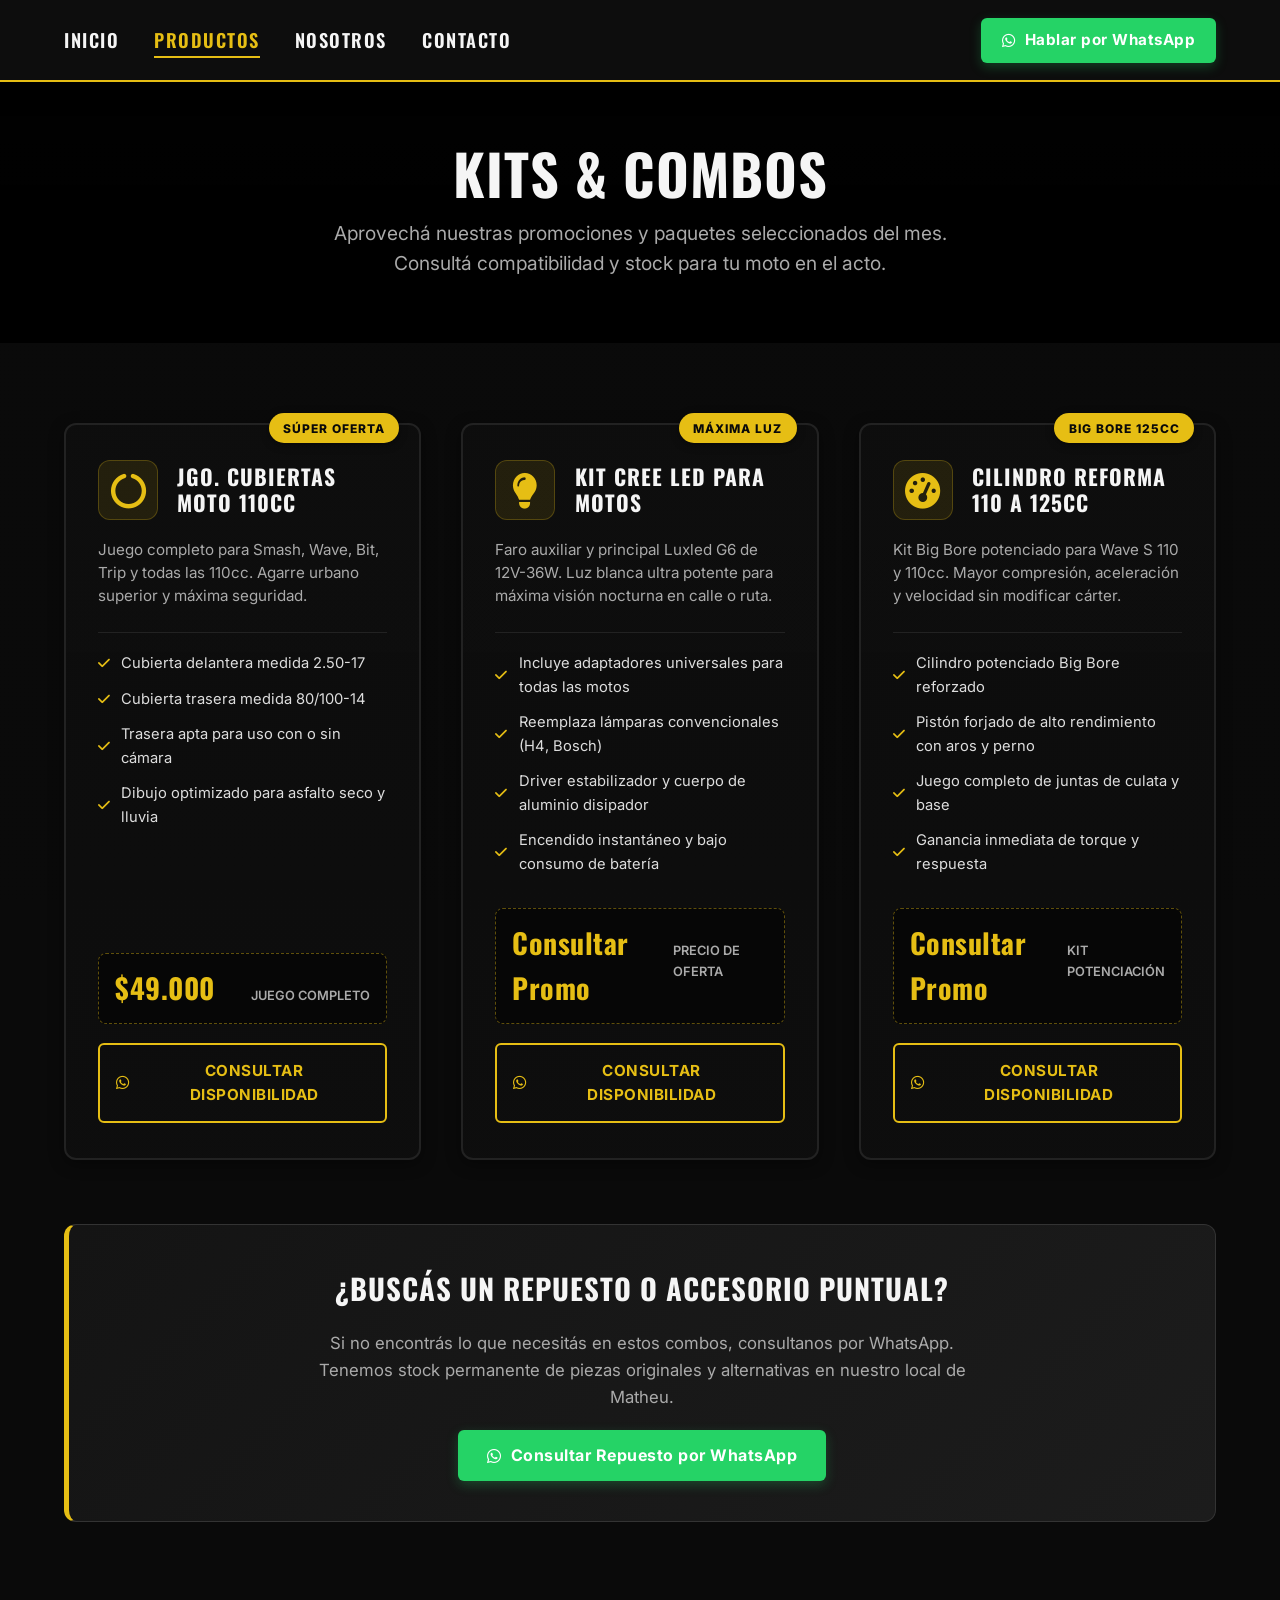
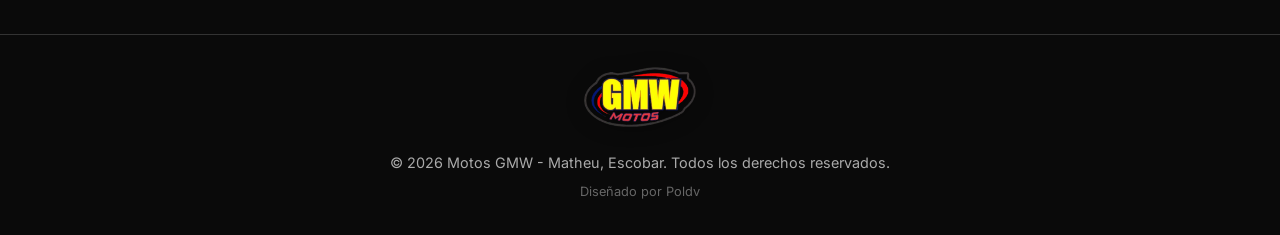
==== productos.html @ c9138421 "Reemplazar logo por version limpia sin fondo de sticker blanco" ====
<!DOCTYPE html>
<html lang="es">
<head>
    <!-- Google tag (gtag.js) -->
    <script async src="https://www.googletagmanager.com/gtag/js?id=G-MT972J924N"></script>
    <script>
      window.dataLayer = window.dataLayer || [];
      function gtag(){dataLayer.push(arguments);}
      gtag('js', new Date());

      gtag('config', 'G-MT972J924N');
    </script>

    <meta charset="UTF-8">
    <meta name="viewport" content="width=device-width, initial-scale=1.0">
    <title>Productos - Motos GMW</title>
    
    <!-- Favicon -->
    <link rel="icon" type="image/png" href="images/logo-gmw-sin-fondo.png?v=1">

    <!-- Open Graph / WhatsApp Preview -->
    <meta property="og:type" content="website">
    <meta property="og:url" content="https://gmwmotos.com/productos.html">
    <meta property="og:title" content="Catálogo de Productos - Motos GMW">
    <meta property="og:description" content="Cascos, indumentaria, aceites y repuestos para motos en Matheu, Escobar.">
    <meta property="og:image" content="https://gmwmotos.com/images/logo-gmw-sin-fondo.png?v=1">

    <!-- Google Fonts -->
    <link rel="preconnect" href="https://fonts.googleapis.com">
    <link rel="preconnect" href="https://fonts.gstatic.com" crossorigin>
    <link href="https://fonts.googleapis.com/css2?family=Inter:wght@400;600&family=Oswald:wght@500;700&display=swap" rel="stylesheet">
    
    <!-- FontAwesome -->
    <link rel="stylesheet" href="https://cdnjs.cloudflare.com/ajax/libs/font-awesome/6.4.0/css/all.min.css">
    
    <!-- Custom CSS -->
    <link rel="stylesheet" href="css/styles.css?v=11">
    <style>
        /* Estilos de Combos / Kits */
        .products-header {
            padding: 8rem 5% 4rem;
            text-align: center;
            background: linear-gradient(rgba(0,0,0,0.85), rgba(0,0,0,0.95)), url('images/hero-bg.jpg') center/cover;
        }
        
        .combos-grid {
            display: grid;
            grid-template-columns: repeat(auto-fit, minmax(320px, 1fr));
            gap: 2.5rem;
            max-width: 1200px;
            margin: 0 auto;
        }

        .combo-card {
            background-color: var(--bg-card);
            border: 2px solid #222;
            border-radius: 12px;
            padding: 2.2rem 2rem;
            display: flex;
            flex-direction: column;
            justify-content: space-between;
            position: relative;
            transition: all 0.3s ease;
            box-shadow: 0 4px 15px rgba(0, 0, 0, 0.4);
        }

        .combo-card:hover {
            transform: translateY(-6px);
            border-color: var(--primary-color);
            box-shadow: 0 10px 25px rgba(230, 190, 20, 0.15);
        }

        .combo-badge {
            position: absolute;
            top: -12px;
            right: 20px;
            background-color: var(--primary-color);
            color: #0a0a0a;
            font-size: 0.75rem;
            font-weight: 800;
            padding: 0.35rem 0.9rem;
            border-radius: 20px;
            letter-spacing: 1px;
            text-transform: uppercase;
            box-shadow: 0 2px 8px rgba(0,0,0,0.4);
        }

        .combo-header {
            display: flex;
            align-items: center;
            gap: 1.2rem;
            margin-bottom: 1.2rem;
        }

        .combo-icon {
            font-size: 2.2rem;
            color: var(--primary-color);
            background: rgba(230, 190, 20, 0.1);
            width: 60px;
            height: 60px;
            display: flex;
            align-items: center;
            justify-content: center;
            border-radius: 12px;
            border: 1px solid rgba(230, 190, 20, 0.25);
            flex-shrink: 0;
        }

        .combo-title {
            font-size: 1.35rem;
            color: var(--text-light);
            font-family: 'Oswald', sans-serif;
            text-transform: uppercase;
            line-height: 1.2;
        }

        .combo-desc {
            color: var(--text-muted);
            font-size: 0.95rem;
            line-height: 1.5;
            margin-bottom: 1.5rem;
        }

        .combo-items {
            list-style: none;
            padding: 0;
            margin-bottom: 2rem;
            display: flex;
            flex-direction: column;
            gap: 0.75rem;
            border-top: 1px solid #222;
            padding-top: 1.2rem;
        }

        .combo-items li {
            font-size: 0.92rem;
            color: #ddd;
            display: flex;
            align-items: center;
            gap: 0.7rem;
        }

        .combo-items li i {
            color: var(--primary-color);
            font-size: 0.85rem;
            flex-shrink: 0;
        }

        .combo-price-row {
            display: flex;
            align-items: baseline;
            justify-content: space-between;
            margin-bottom: 1.2rem;
            padding: 0.75rem 1rem;
            background: rgba(0, 0, 0, 0.5);
            border: 1px dashed rgba(230, 190, 20, 0.4);
            border-radius: 8px;
            backdrop-filter: blur(4px);
        }

        .price-tag {
            font-size: 1.75rem;
            font-weight: 800;
            color: var(--primary-color);
            font-family: 'Oswald', sans-serif;
            letter-spacing: 0.5px;
        }

        .price-note {
            font-size: 0.8rem;
            color: var(--text-muted);
            text-transform: uppercase;
            font-weight: 600;
        }

        /* Fondos temáticos por combo con overlay oscuro */
        .combo-card.bg-cubiertas {
            background: linear-gradient(rgba(14, 14, 14, 0.88), rgba(14, 14, 14, 0.96)), url('images/combos/cubiertas.jpg') center/cover;
        }

        .combo-card.bg-creeled {
            background: linear-gradient(rgba(14, 14, 14, 0.88), rgba(14, 14, 14, 0.96)), url('images/combos/creeled.jpg') center/cover;
        }

        .combo-card.bg-cilindro {
            background: linear-gradient(rgba(14, 14, 14, 0.88), rgba(14, 14, 14, 0.96)), url('images/combos/cilindro.jpg') center/cover;
        }

        .btn-consultar-combo {
            background-color: transparent;
            color: var(--primary-color);
            border: 2px solid var(--primary-color);
            padding: 0.85rem 1rem;
            border-radius: 6px;
            font-weight: 700;
            text-align: center;
            display: flex;
            align-items: center;
            justify-content: center;
            gap: 0.6rem;
            transition: all 0.3s;
            font-size: 0.95rem;
            text-transform: uppercase;
            letter-spacing: 0.5px;
        }

        .btn-consultar-combo:hover {
            background-color: var(--primary-color);
            color: #0a0a0a;
            box-shadow: 0 4px 15px rgba(230, 190, 20, 0.3);
        }

        .custom-order-banner {
            max-width: 1200px;
            margin: 4rem auto 0;
            background: linear-gradient(135deg, #141414 0%, #1c1c1c 100%);
            border: 1px solid #333;
            border-left: 5px solid var(--primary-color);
            border-radius: 12px;
            padding: 2.5rem;
            display: flex;
            flex-direction: column;
            align-items: center;
            text-align: center;
            gap: 1.2rem;
        }
    </style>
</head>
<body>

    <!-- Navegación -->
    <nav class="navbar">
        <ul class="nav-links" id="navLinks">
            <li><a href="index.html">Inicio</a></li>
            <li><a href="productos.html" class="active">Productos</a></li>
            <li><a href="index.html#nosotros">Nosotros</a></li>
            <li><a href="index.html#contacto">Contacto</a></li>
        </ul>
        <div class="nav-actions">
            <a href="https://wa.me/5491167543899" class="btn-whatsapp" target="_blank" rel="noopener">
                <i class="fab fa-whatsapp"></i> <span>Hablar por WhatsApp</span>
            </a>
            <button class="menu-toggle" id="menuToggle" aria-label="Abrir menú">
                <i class="fas fa-bars"></i> <span>Menú</span>
            </button>
        </div>
    </nav>

    <!-- Header de Productos -->
    <header class="products-header">
        <h1 style="font-size: 3.5rem;">KITS & <span>COMBOS</span></h1>
        <p style="color: var(--text-muted); font-size: 1.2rem; max-width: 650px; margin: 0 auto;">Aprovechá nuestras promociones y paquetes seleccionados del mes. Consultá compatibilidad y stock para tu moto en el acto.</p>
    </header>

    <!-- Catálogo de Combos -->
    <section class="section">
        <div class="combos-grid">
            
            <!-- Combo 1 (Cubiertas) -->
            <div class="combo-card bg-cubiertas">
                <span class="combo-badge">SÚPER OFERTA</span>
                <div>
                    <div class="combo-header">
                        <div class="combo-icon"><i class="fas fa-circle-notch"></i></div>
                        <h3 class="combo-title">Jgo. Cubiertas Moto 110cc</h3>
                    </div>
                    <p class="combo-desc">Juego completo para Smash, Wave, Bit, Trip y todas las 110cc. Agarre urbano superior y máxima seguridad.</p>
                    <ul class="combo-items">
                        <li><i class="fas fa-check"></i> Cubierta delantera medida 2.50-17</li>
                        <li><i class="fas fa-check"></i> Cubierta trasera medida 80/100-14</li>
                        <li><i class="fas fa-check"></i> Trasera apta para uso con o sin cámara</li>
                        <li><i class="fas fa-check"></i> Dibujo optimizado para asfalto seco y lluvia</li>
                    </ul>
                </div>
                <div>
                    <div class="combo-price-row">
                        <span class="price-tag">$49.000</span>
                        <span class="price-note">Juego Completo</span>
                    </div>
                    <a href="https://wa.me/5491167543899?text=Hola!%20Quisiera%20consultar%20por%20el%20Jgo.%20de%20Cubiertas%20110cc%20a%20$49.000" target="_blank" class="btn-consultar-combo">
                        <i class="fab fa-whatsapp"></i> Consultar Disponibilidad
                    </a>
                </div>
            </div>

            <!-- Combo 2 (Cree LED) -->
            <div class="combo-card bg-creeled">
                <span class="combo-badge">MÁXIMA LUZ</span>
                <div>
                    <div class="combo-header">
                        <div class="combo-icon"><i class="fas fa-lightbulb"></i></div>
                        <h3 class="combo-title">Kit Cree LED para Motos</h3>
                    </div>
                    <p class="combo-desc">Faro auxiliar y principal Luxled G6 de 12V-36W. Luz blanca ultra potente para máxima visión nocturna en calle o ruta.</p>
                    <ul class="combo-items">
                        <li><i class="fas fa-check"></i> Incluye adaptadores universales para todas las motos</li>
                        <li><i class="fas fa-check"></i> Reemplaza lámparas convencionales (H4, Bosch)</li>
                        <li><i class="fas fa-check"></i> Driver estabilizador y cuerpo de aluminio disipador</li>
                        <li><i class="fas fa-check"></i> Encendido instantáneo y bajo consumo de batería</li>
                    </ul>
                </div>
                <div>
                    <div class="combo-price-row">
                        <span class="price-tag">Consultar Promo</span>
                        <span class="price-note">Precio de Oferta</span>
                    </div>
                    <a href="https://wa.me/5491167543899?text=Hola!%20Quisiera%20consultar%20por%20el%20Kit%20Cree%20LED%20para%20Motos" target="_blank" class="btn-consultar-combo">
                        <i class="fab fa-whatsapp"></i> Consultar Disponibilidad
                    </a>
                </div>
            </div>

            <!-- Combo 3 (Cilindro Reforma) -->
            <div class="combo-card bg-cilindro">
                <span class="combo-badge">BIG BORE 125cc</span>
                <div>
                    <div class="combo-header">
                        <div class="combo-icon"><i class="fas fa-tachometer-alt"></i></div>
                        <h3 class="combo-title">Cilindro Reforma 110 a 125cc</h3>
                    </div>
                    <p class="combo-desc">Kit Big Bore potenciado para Wave S 110 y 110cc. Mayor compresión, aceleración y velocidad sin modificar cárter.</p>
                    <ul class="combo-items">
                        <li><i class="fas fa-check"></i> Cilindro potenciado Big Bore reforzado</li>
                        <li><i class="fas fa-check"></i> Pistón forjado de alto rendimiento con aros y perno</li>
                        <li><i class="fas fa-check"></i> Juego completo de juntas de culata y base</li>
                        <li><i class="fas fa-check"></i> Ganancia inmediata de torque y respuesta</li>
                    </ul>
                </div>
                <div>
                    <div class="combo-price-row">
                        <span class="price-tag">Consultar Promo</span>
                        <span class="price-note">Kit Potenciación</span>
                    </div>
                    <a href="https://wa.me/5491167543899?text=Hola!%20Quisiera%20consultar%20por%20el%20Kit%20Cilindro%20Reforma%20Wave%20S%20110%20a%20125cc" target="_blank" class="btn-consultar-combo">
                        <i class="fab fa-whatsapp"></i> Consultar Disponibilidad
                    </a>
                </div>
            </div>

        </div>

        <!-- Banner de Consulta Personalizada -->
        <div class="custom-order-banner">
            <h3 style="font-size: 1.8rem; color: var(--text-light); font-family: 'Oswald', sans-serif;">¿BUSCÁS UN REPUESTO O ACCESORIO PUNTUAL?</h3>
            <p style="color: var(--text-muted); max-width: 700px; font-size: 1.05rem;">Si no encontrás lo que necesitás en estos combos, consultanos por WhatsApp. Tenemos stock permanente de piezas originales y alternativas en nuestro local de Matheu.</p>
            <a href="https://wa.me/5491167543899?text=Hola!%20Estoy%20buscando%20un%20repuesto%20espec%C3%ADfico" target="_blank" class="btn-whatsapp" style="padding: 0.8rem 1.8rem; font-size: 1rem;">
                <i class="fab fa-whatsapp"></i> Consultar Repuesto por WhatsApp
            </a>
        </div>
    </section>

    <!-- Footer -->
    <footer>
        <div class="logo" style="margin-bottom: 1rem;">
            <img src="images/logo-gmw-sin-fondo.png?v=1" alt="Motos GMW Logo" style="height: 60px;">
        </div>
        <p>&copy; 2026 Motos GMW - Matheu, Escobar. Todos los derechos reservados.</p>
        <p style="margin-top: 0.5rem; font-size: 0.8rem; color: #666;">Diseñado por Poldv</p>
    </footer>

    <script>
        // Menú Hamburguesa Móvil
        const menuToggle = document.getElementById('menuToggle');
        const navLinks = document.getElementById('navLinks');

        if (menuToggle && navLinks) {
            menuToggle.addEventListener('click', () => {
                navLinks.classList.toggle('active');
                const icon = menuToggle.querySelector('i');
                if (navLinks.classList.contains('active')) {
                    icon.classList.replace('fa-bars', 'fa-times');
                } else {
                    icon.classList.replace('fa-times', 'fa-bars');
                }
            });

            // Cerrar menú al tocar cualquier enlace
            navLinks.querySelectorAll('a').forEach(link => {
                link.addEventListener('click', () => {
                    navLinks.classList.remove('active');
                    const icon = menuToggle.querySelector('i');
                    if (icon) icon.classList.replace('fa-times', 'fa-bars');
                });
            });
        }
    </script>
</body>
</html>
---- css/styles.css ----
/* Fuentes Customizadas de DaFont */
@font-face {
    font-family: 'Pirulen';
    src: url('../fonts/pirulen.otf') format('opentype');
}

@font-face {
    font-family: 'Nova Mono';
    src: url('../fonts/novamono.ttf') format('truetype');
}

@font-face {
    font-family: 'Elronet Monospace';
    src: url('../fonts/Elronmonospace.ttf') format('truetype');
}

:root {
    --primary-color: #E6BE14; /* Amarillo más suave y elegante, menos chocante */
    --primary-hover: #E6C200;
    --bg-dark: #0a0a0a;
    --bg-card: #141414;
    --text-light: #f5f5f5;
    --text-muted: #aaa;
    --whatsapp-color: #25D366;
}

* {
    margin: 0;
    padding: 0;
    box-sizing: border-box;
}

body {
    font-family: 'Inter', sans-serif;
    background-color: var(--bg-dark);
    color: var(--text-light);
    line-height: 1.6;
    position: relative;
    min-height: 100vh;
}

/* Fondo de Taller en todo el Scroll (Efecto Parallax sutil con la foto de IA) */
body::before {
    content: '';
    position: fixed;
    top: 0;
    left: 0;
    width: 100%;
    height: 100%;
    background: 
        radial-gradient(circle at 50% 50%, rgba(10, 10, 10, 0.88) 0%, rgba(10, 10, 10, 0.95) 100%),
        linear-gradient(rgba(10, 10, 10, 0.90), rgba(10, 10, 10, 0.95)),
        url('../images/hero-bg.jpg') center center / cover no-repeat;
    z-index: -1;
    pointer-events: none;
}

h1, h2, h3, h4 {
    font-family: 'Oswald', sans-serif;
    text-transform: uppercase;
    letter-spacing: 1px;
}

a {
    text-decoration: none;
    color: inherit;
}

/* Navbar */
.navbar {
    display: flex;
    justify-content: space-between;
    align-items: center;
    padding: 1.1rem 5%;
    background-color: rgba(14, 14, 14, 0.96);
    backdrop-filter: blur(10px);
    -webkit-backdrop-filter: blur(10px);
    position: fixed;
    width: 100%;
    top: 0;
    z-index: 1000;
    border-bottom: 2px solid var(--primary-color);
    box-shadow: 0 4px 20px rgba(0, 0, 0, 0.6);
}

footer .logo img {
    height: 60px;
    max-width: 180px;
    object-fit: contain;
    object-position: center;
    filter: drop-shadow(0 2px 8px rgba(0,0,0,0.5));
}

.nav-links {
    display: flex;
    align-items: center;
    gap: 2.2rem;
    list-style: none;
    margin: 0;
    padding: 0;
}

.nav-links a {
    font-weight: 600;
    font-size: 1.15rem;
    transition: color 0.25s ease, transform 0.2s ease;
    font-family: 'Oswald', sans-serif;
    text-transform: uppercase;
    letter-spacing: 1.5px;
    position: relative;
    padding: 0.35rem 0;
}

.nav-links a:hover,
.nav-links a.active {
    color: var(--primary-color);
}

.nav-links a::after {
    content: '';
    position: absolute;
    bottom: 0;
    left: 0;
    width: 0%;
    height: 2px;
    background-color: var(--primary-color);
    transition: width 0.25s ease;
}

.nav-links a:hover::after,
.nav-links a.active::after {
    width: 100%;
}

.nav-actions {
    display: flex;
    align-items: center;
    gap: 1.2rem;
}

.menu-toggle {
    display: none;
    background: transparent;
    border: none;
    color: var(--primary-color);
    font-size: 1.6rem;
    cursor: pointer;
    transition: transform 0.2s, color 0.2s;
    padding: 0.2rem 0.5rem;
}

.menu-toggle:hover {
    transform: scale(1.08);
    color: #fff;
}

.btn-whatsapp {
    background-color: var(--whatsapp-color);
    color: #fff;
    padding: 0.65rem 1.3rem;
    border-radius: 6px;
    font-weight: 700;
    display: inline-flex;
    align-items: center;
    gap: 0.6rem;
    transition: all 0.25s ease;
    font-size: 0.95rem;
    letter-spacing: 0.5px;
    box-shadow: 0 4px 12px rgba(37, 211, 102, 0.25);
}

.btn-whatsapp:hover {
    background-color: #1eb852;
    transform: translateY(-2px);
    box-shadow: 0 6px 16px rgba(37, 211, 102, 0.4);
}

/* Carousel Wrapper & Flechas Interactivas */
.carousel-wrapper {
    position: relative;
    max-width: 1250px;
    margin: 0 auto;
    display: flex;
    align-items: center;
}

.carousel-arrow {
    position: absolute;
    top: 50%;
    transform: translateY(-50%);
    width: 44px;
    height: 44px;
    border-radius: 50%;
    background-color: #121212;
    border: 2px solid var(--primary-color);
    color: var(--primary-color);
    font-size: 1.1rem;
    display: flex;
    justify-content: center;
    align-items: center;
    cursor: pointer;
    z-index: 50;
    transition: all 0.3s ease;
    box-shadow: 0 4px 15px rgba(0, 0, 0, 0.7);
    outline: none;
    user-select: none;
    -webkit-user-select: none;
}

.carousel-arrow:hover {
    background-color: var(--primary-color);
    color: #121212;
    box-shadow: 0 0 15px rgba(230, 190, 20, 0.8);
    transform: translateY(-50%) scale(1.12);
}

.carousel-arrow.prev {
    left: 8px;
}

.carousel-arrow.next {
    right: 8px;
}

/* ===================================================
   HERO SECTION (2 COLUMNAS: TEXTO + FACHADA REAL)
   =================================================== */
.hero {
    min-height: 90vh;
    display: flex;
    justify-content: center;
    align-items: center;
    padding: 100px 5% 50px;
    margin-top: 60px; /* Offset for navbar */
    position: relative;
    background: 
        radial-gradient(ellipse at 75% 50%, rgba(230, 190, 20, 0.08) 0%, transparent 60%),
        linear-gradient(to bottom, rgba(10, 10, 10, 0.8) 0%, rgba(10, 10, 10, 0.5) 50%, rgba(10, 10, 10, 0.95) 100%);
}

.hero-container {
    max-width: 1250px;
    width: 100%;
    margin: 0 auto;
    display: grid;
    grid-template-columns: 1.15fr 0.85fr;
    gap: 3.5rem;
    align-items: center;
}

.hero-content {
    display: flex;
    flex-direction: column;
    align-items: flex-start;
    text-align: left;
}

.hero-logo-img {
    max-width: 270px;
    margin-bottom: 0.8rem;
    filter: drop-shadow(0px 8px 25px rgba(0,0,0,0.95));
}

.hero h1 {
    font-size: 3.6rem;
    line-height: 1.1;
    margin-bottom: 1.2rem;
    text-shadow: 0 4px 20px rgba(0,0,0,0.95), 0 2px 4px rgba(0,0,0,0.9);
    font-family: 'nova mono', sans-serif;
}

.hero h1 span {
    color: var(--primary-color);
    text-shadow: 0 0 25px rgba(230, 190, 20, 0.6), 0 4px 15px rgba(0,0,0,0.95);
}

.hero p {
    font-size: 1.2rem;
    margin-bottom: 2rem;
    max-width: 580px;
    color: #e0e0e0;
    text-shadow: 0 2px 10px rgba(0,0,0,0.9);
    font-weight: 400;
}

.hero-actions {
    display: flex;
    gap: 1.2rem;
    flex-wrap: wrap;
    align-items: center;
    margin-bottom: 2rem;
}

.btn-primary {
    background-color: transparent;
    border: 2px solid var(--primary-color);
    color: var(--primary-color);
    padding: 0.8rem 1.8rem;
    font-size: 1rem;
    font-weight: 700;
    border-radius: 5px;
    font-family: 'Oswald', sans-serif;
    transition: all 0.3s ease;
    letter-spacing: 1.5px;
    display: inline-flex;
    align-items: center;
    gap: 8px;
    text-transform: uppercase;
}

.btn-primary:hover {
    background-color: var(--primary-color);
    color: #121212;
    box-shadow: 0 0 20px rgba(230, 190, 20, 0.6);
    transform: translateY(-2px);
}

.hero-badges {
    display: flex;
    gap: 1rem;
    flex-wrap: wrap;
}

.hero-badge {
    background: rgba(255, 255, 255, 0.08);
    border: 1px solid rgba(255, 255, 255, 0.15);
    padding: 0.4rem 0.9rem;
    border-radius: 50px;
    font-size: 0.85rem;
    color: #ddd;
    display: inline-flex;
    align-items: center;
    gap: 6px;
    backdrop-filter: blur(4px);
}

.hero-badge i {
    color: var(--primary-color);
}

/* Card Fachada Real del Local (Nítida, completa y sin zoom) */
.hero-image-card {
    position: relative;
    background: #141414;
    border: 2px solid var(--primary-color);
    border-radius: 16px;
    padding: 10px;
    box-shadow: 0 15px 40px rgba(0, 0, 0, 0.8), 0 0 30px rgba(230, 190, 20, 0.18);
    transition: transform 0.3s ease, box-shadow 0.3s ease;
    max-width: 440px;
    margin: 0 auto;
    overflow: hidden;
}

.hero-image-card:hover {
    transform: translateY(-5px);
    box-shadow: 0 20px 50px rgba(0, 0, 0, 0.9), 0 0 40px rgba(230, 190, 20, 0.35);
}

.hero-image-badge {
    position: absolute;
    top: 20px;
    left: 20px;
    background: rgba(18, 18, 18, 0.92);
    border: 1px solid var(--primary-color);
    color: var(--primary-color);
    font-family: 'Oswald', sans-serif;
    font-size: 0.85rem;
    letter-spacing: 1px;
    padding: 0.35rem 0.8rem;
    border-radius: 20px;
    display: flex;
    align-items: center;
    gap: 6px;
    z-index: 2;
    box-shadow: 0 4px 15px rgba(0,0,0,0.6);
}

.hero-store-img {
    width: 100%;
    height: auto;
    max-height: 520px;
    object-fit: contain;
    border-radius: 10px;
    display: block;
}

.hero-image-footer {
    display: flex;
    justify-content: space-between;
    align-items: center;
    padding: 0.7rem 0.6rem 0.2rem;
    font-size: 0.9rem;
    color: #bbb;
    font-family: 'Oswald', sans-serif;
    letter-spacing: 0.5px;
}

.open-pill {
    color: var(--whatsapp-color);
    display: flex;
    align-items: center;
    gap: 5px;
    font-weight: 600;
}

/* ===================================================
   SECCIÓN: MARCAS (CARRUSEL INFINITO - ESTILO ALMACENPH)
   =================================================== */
.brands-section {
    padding: 3rem 0;
    background: rgba(12, 12, 12, 0.75);
    backdrop-filter: blur(8px);
    -webkit-backdrop-filter: blur(8px);
    border-top: 1px solid rgba(230, 190, 20, 0.25);
    border-bottom: 1px solid rgba(255, 255, 255, 0.05);
    overflow: hidden;
    position: relative;
}

.brands-section h2 {
    text-align: center;
    margin-bottom: 1.8rem;
    font-size: 2.8rem;
    color: var(--text-muted);
    font-family: 'nova mono', sans-serif;
}

.brands-section h2 span {
    color: var(--primary-color);
}

.brands-marquee-container {
    width: 100%;
    overflow: hidden;
    position: relative;
    padding: 0.8rem 0;
    mask-image: linear-gradient(to right, transparent 0%, black 8%, black 92%, transparent 100%);
    -webkit-mask-image: linear-gradient(to right, transparent 0%, black 8%, black 92%, transparent 100%);
}

.brands-track {
    display: flex;
    gap: 1.5rem;
    width: max-content;
    animation: scrollBrands 32s linear infinite;
    align-items: center;
}

.brands-track:hover,
.brands-track:active {
    animation-play-state: paused;
}

.brand-item {
    background: #ffffff;
    border: 1px solid rgba(255, 255, 255, 0.9);
    border-radius: 14px;
    height: 84px;
    min-width: 165px;
    padding: 10px 22px;
    display: flex;
    align-items: center;
    justify-content: center;
    box-shadow: 0 4px 15px rgba(0, 0, 0, 0.4);
    transition: transform 0.25s ease, box-shadow 0.25s ease, border-color 0.25s ease;
    user-select: none;
    -webkit-user-select: none;
    flex-shrink: 0;
}

.brand-item:hover {
    transform: translateY(-4px) scale(1.05);
    box-shadow: 0 8px 25px rgba(230, 190, 20, 0.45);
    border-color: var(--primary-color);
}

.brand-item img {
    max-height: 50px;
    max-width: 120px;
    width: auto;
    height: auto;
    object-fit: contain;
    transition: transform 0.25s ease;
}

.brand-item:hover img {
    transform: scale(1.06);
}

@keyframes scrollBrands {
    0% {
        transform: translateX(0);
    }
    100% {
        transform: translateX(calc(-50% - 0.75rem));
    }
}

/* Sections General */
.section {
    padding: 5rem 5%;
}

.section-title {
    font-size: 3.8rem;
    margin-bottom: 2rem;
    text-align: center;
    font-family: 'nova mono', sans-serif;
}

.section-title span {
    color: var(--primary-color);
}

/* Opiniones / Testimonials */
.reviews-grid {
    display: flex;
    overflow-x: auto;
    gap: 2rem;
    padding: 1rem 0 2rem 0;
    margin: 0 auto;
    scroll-behavior: smooth;
    -webkit-overflow-scrolling: touch;
    -ms-overflow-style: none;
    scrollbar-width: none;
    cursor: grab;
}

.reviews-grid::-webkit-scrollbar {
    display: none;
}

.reviews-grid:active {
    cursor: grabbing;
}

.review-card-img {
    background-color: #fff;
    border-radius: 8px;
    border: 2px solid var(--primary-color);
    box-shadow: 0 4px 15px rgba(230, 190, 20, 0.15);
    transition: transform 0.3s;
    min-width: 300px;
    max-width: 350px;
    flex-shrink: 0; /* Ensures the cards don't shrink inside the flex container */
    object-fit: contain; /* Keeps the screenshot aspect ratio perfect */
    padding: 0; /* Removing padding so the image goes edge to edge */
}

.review-card-img:hover {
    transform: translateY(-5px);
}

/* About Us */
.bg-dark {
    background: rgba(14, 14, 14, 0.7);
    backdrop-filter: blur(8px);
    -webkit-backdrop-filter: blur(8px);
    border-top: 1px solid rgba(255, 255, 255, 0.05);
    border-bottom: 1px solid rgba(255, 255, 255, 0.05);
}

.about-grid {
    display: grid;
    grid-template-columns: 1fr 1fr;
    gap: 3rem;
    align-items: center;
}

.about-text p {
    margin-bottom: 1rem;
    font-size: 1.1rem;
    color: var(--text-muted);
}

.about-features {
    display: grid;
    grid-template-columns: 1fr 1fr;
    gap: 1.5rem;
    margin-top: 2rem;
}

.feature {
    background: rgba(20, 20, 20, 0.85);
    backdrop-filter: blur(8px);
    -webkit-backdrop-filter: blur(8px);
    padding: 1.5rem;
    border-radius: 8px;
    border-left: 4px solid var(--primary-color);
    border-top: 1px solid rgba(255, 255, 255, 0.05);
    border-right: 1px solid rgba(255, 255, 255, 0.05);
    border-bottom: 1px solid rgba(255, 255, 255, 0.05);
    transition: transform 0.3s ease, box-shadow 0.3s ease;
}

.feature:hover {
    transform: translateY(-4px);
    box-shadow: 0 8px 24px rgba(0,0,0,0.6);
}

.feature i {
    font-size: 2rem;
    color: var(--primary-color);
    margin-bottom: 1rem;
}

/* Location & Hours */
.location-grid {
    display: grid;
    grid-template-columns: 1fr 1fr;
    gap: 2rem;
}

.info-card {
    background: rgba(20, 20, 20, 0.85);
    backdrop-filter: blur(8px);
    -webkit-backdrop-filter: blur(8px);
    padding: 2rem;
    border-radius: 8px;
    border: 1px solid rgba(255, 255, 255, 0.05);
    border-left: 4px solid var(--primary-color);
}

.info-card h3 {
    font-size: 1.5rem;
    margin-bottom: 1rem;
    color: var(--primary-color);
}

.info-card p {
    margin-bottom: 0.5rem;
    display: flex;
    align-items: center;
    gap: 0.5rem;
}

.map-container iframe {
    width: 100%;
    height: 100%;
    min-height: 300px;
    border-radius: 8px;
    border: none;
}

/* Footer */
footer {
    background-color: #0a0a0a;
    text-align: center;
    padding: 2rem;
    border-top: 1px solid #333;
    margin-top: 2rem;
}

footer p {
    color: var(--text-muted);
    font-size: 0.9rem;
}

/* Responsive */
@media (max-width: 768px) {
    .navbar {
        padding: 0.85rem 1.2rem;
    }

    .nav-actions {
        width: 100%;
        justify-content: space-between;
    }

    .menu-toggle {
        display: flex;
        align-items: center;
        gap: 0.45rem;
        order: -1;
        background: rgba(230, 190, 20, 0.08);
        border: 1px solid rgba(230, 190, 20, 0.35);
        padding: 0.45rem 0.85rem;
        border-radius: 6px;
        color: var(--primary-color);
        font-family: 'Oswald', sans-serif;
        font-size: 0.95rem;
        letter-spacing: 1px;
        text-transform: uppercase;
        cursor: pointer;
        transition: all 0.2s ease;
    }

    .menu-toggle:hover {
        border-color: var(--primary-color);
        background: rgba(230, 190, 20, 0.16);
        color: #fff;
    }

    .nav-links {
        display: none;
        position: absolute;
        top: 100%;
        left: 0;
        width: 100%;
        background-color: rgba(14, 14, 14, 0.98);
        flex-direction: column;
        align-items: center;
        padding: 2rem 0;
        gap: 1.5rem;
        border-bottom: 2px solid var(--primary-color);
        box-shadow: 0 10px 25px rgba(0, 0, 0, 0.85);
    }

    .nav-links.active {
        display: flex;
        animation: fadeInMenu 0.3s ease forwards;
    }

    @keyframes fadeInMenu {
        from {
            opacity: 0;
            transform: translateY(-8px);
        }
        to {
            opacity: 1;
            transform: translateY(0);
        }
    }

    .carousel-arrow {
        width: 36px;
        height: 36px;
        font-size: 0.9rem;
    }

    .carousel-arrow.prev {
        left: 4px;
    }

    .carousel-arrow.next {
        right: 4px;
    }

    .hero {
        padding: 85px 15px 40px;
    }

    .hero-container {
        grid-template-columns: 1fr;
        gap: 2.2rem;
    }

    .hero-content {
        align-items: center;
        text-align: center;
    }

    .hero h1 {
        font-size: 2.4rem;
    }

    .hero-actions {
        justify-content: center;
    }

    .hero-badges {
        justify-content: center;
    }

    .hero-image-card {
        max-width: 360px;
        width: 100%;
    }

    .brands-section {
        padding: 2.2rem 0;
    }

    .brands-section h2 {
        font-size: 2rem;
    }

    .brands-track {
        gap: 1rem;
        animation: scrollBrands 22s linear infinite;
    }

    .brand-item {
        height: 70px;
        min-width: 130px;
        padding: 8px 14px;
    }

    .brand-item img {
        max-height: 40px;
        max-width: 95px;
    }

    .about-grid, .location-grid {
        grid-template-columns: 1fr;
    }
}

@media (max-width: 480px) {
    .btn-whatsapp span {
        display: none;
    }
    
    .btn-whatsapp {
        padding: 0.55rem 0.85rem;
        font-size: 1.05rem;
    }
    
    footer .logo img {
        height: 50px;
    }
}
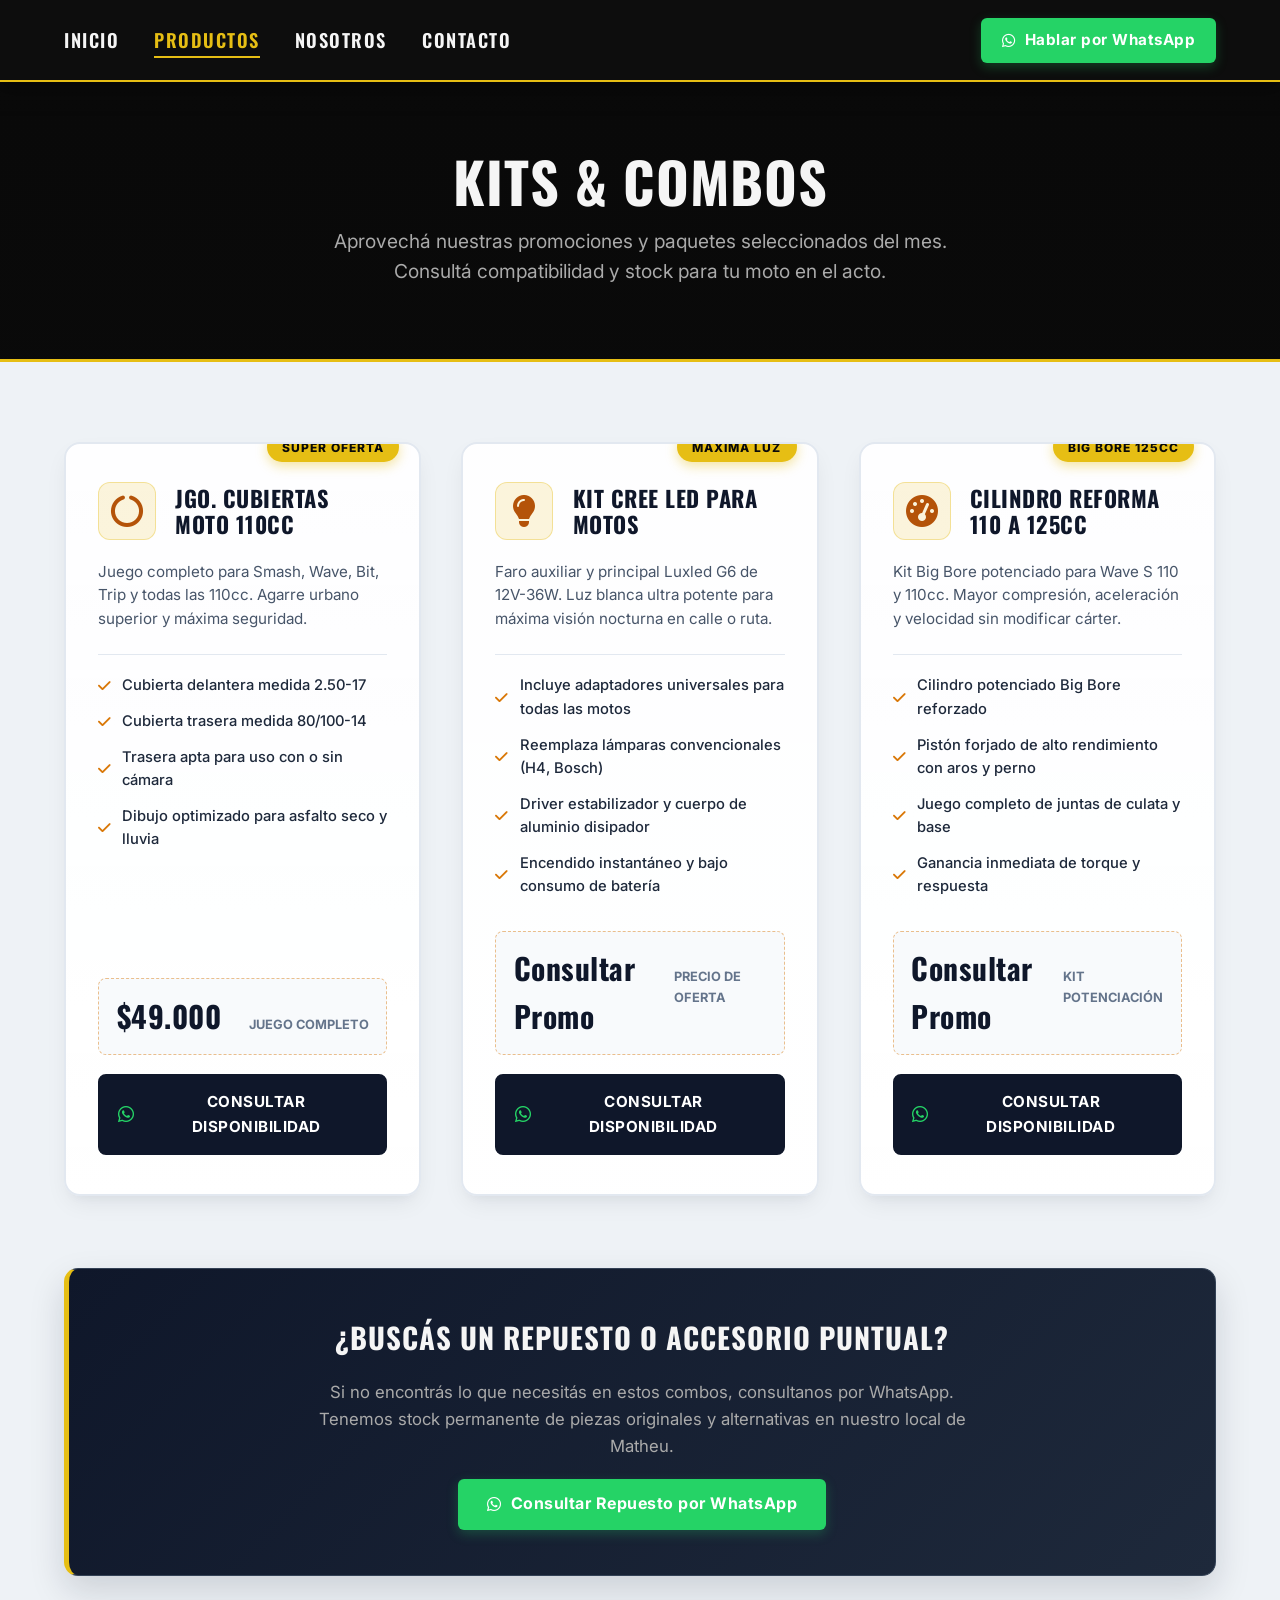
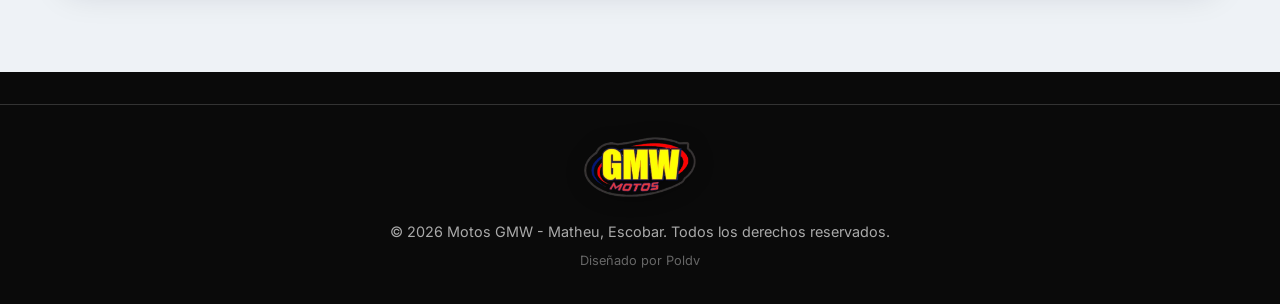
==== commit 7d87aac1: "Redisenar seccion de productos con fondo gris claro y tarjetas blancas de alta legibilidad" ====
--- a/productos.html
+++ b/productos.html
@@ -14,6 +14,9 @@
     <meta charset="UTF-8">
     <meta name="viewport" content="width=device-width, initial-scale=1.0">
     <title>Productos - Motos GMW</title>
+    <meta name="description" content="Catálogo de kits y combos de repuestos para motos en Matheu, Belén de Escobar. Cubiertas, cree led, cilindros y piezas originales en Motos GMW.">
+    <meta name="robots" content="index, follow, max-image-preview:large, max-snippet:-1, max-video-preview:-1">
+    <link rel="canonical" href="https://gmwmotos.com/productos.html">
     
     <!-- Favicon -->
     <link rel="icon" type="image/png" href="images/logo-gmw-sin-fondo.png?v=1">
@@ -34,13 +37,21 @@
     <link rel="stylesheet" href="https://cdnjs.cloudflare.com/ajax/libs/font-awesome/6.4.0/css/all.min.css">
     
     <!-- Custom CSS -->
-    <link rel="stylesheet" href="css/styles.css?v=11">
+    <link rel="stylesheet" href="css/styles.css?v=15">
     <style>
-        /* Estilos de Combos / Kits */
+        /* Header de Productos */
         .products-header {
-            padding: 8rem 5% 4rem;
+            padding: 8.5rem 5% 4.5rem;
             text-align: center;
-            background: linear-gradient(rgba(0,0,0,0.85), rgba(0,0,0,0.95)), url('images/hero-bg.jpg') center/cover;
+            background: linear-gradient(rgba(10, 10, 10, 0.88), rgba(10, 10, 10, 0.96)), url('images/hero-bg.jpg') center/cover;
+            border-bottom: 3px solid var(--primary-color);
+        }
+
+        /* Sección de Catálogo con Fondo Gris Claro Luminoso */
+        .section-products-catalog {
+            background: #eef2f6;
+            padding: 5rem 5% 6rem;
+            position: relative;
         }
         
         .combos-grid {
@@ -51,23 +62,25 @@
             margin: 0 auto;
         }
 
+        /* Tarjetas de Producto Blancas con Relieve y Elevación */
         .combo-card {
-            background-color: var(--bg-card);
-            border: 2px solid #222;
-            border-radius: 12px;
-            padding: 2.2rem 2rem;
+            background-color: #ffffff;
+            border: 2px solid #e2e8f0;
+            border-radius: 16px;
+            padding: 2.4rem 2rem;
             display: flex;
             flex-direction: column;
             justify-content: space-between;
             position: relative;
-            transition: all 0.3s ease;
-            box-shadow: 0 4px 15px rgba(0, 0, 0, 0.4);
+            transition: all 0.35s cubic-bezier(0.16, 1, 0.3, 1);
+            box-shadow: 0 10px 25px -5px rgba(15, 23, 42, 0.08), 0 8px 10px -6px rgba(15, 23, 42, 0.04);
+            overflow: hidden;
         }
 
         .combo-card:hover {
-            transform: translateY(-6px);
+            transform: translateY(-8px);
             border-color: var(--primary-color);
-            box-shadow: 0 10px 25px rgba(230, 190, 20, 0.15);
+            box-shadow: 0 20px 40px -10px rgba(230, 190, 20, 0.3), 0 10px 20px rgba(15, 23, 42, 0.06);
         }
 
         .combo-badge {
@@ -78,11 +91,12 @@
             color: #0a0a0a;
             font-size: 0.75rem;
             font-weight: 800;
-            padding: 0.35rem 0.9rem;
+            padding: 0.35rem 0.95rem;
             border-radius: 20px;
             letter-spacing: 1px;
             text-transform: uppercase;
-            box-shadow: 0 2px 8px rgba(0,0,0,0.4);
+            box-shadow: 0 4px 12px rgba(230, 190, 20, 0.4);
+            z-index: 2;
         }
 
         .combo-header {
@@ -93,31 +107,33 @@
         }
 
         .combo-icon {
-            font-size: 2.2rem;
-            color: var(--primary-color);
-            background: rgba(230, 190, 20, 0.1);
-            width: 60px;
-            height: 60px;
+            font-size: 2rem;
+            color: #b45309;
+            background: rgba(230, 190, 20, 0.15);
+            width: 58px;
+            height: 58px;
             display: flex;
             align-items: center;
             justify-content: center;
             border-radius: 12px;
-            border: 1px solid rgba(230, 190, 20, 0.25);
+            border: 1.5px solid rgba(230, 190, 20, 0.35);
             flex-shrink: 0;
         }
 
         .combo-title {
-            font-size: 1.35rem;
-            color: var(--text-light);
+            font-size: 1.4rem;
+            color: #0f172a;
             font-family: 'Oswald', sans-serif;
             text-transform: uppercase;
             line-height: 1.2;
+            letter-spacing: 0.5px;
+            font-weight: 700;
         }
 
         .combo-desc {
-            color: var(--text-muted);
+            color: #475569;
             font-size: 0.95rem;
-            line-height: 1.5;
+            line-height: 1.55;
             margin-bottom: 1.5rem;
         }
 
@@ -128,21 +144,22 @@
             display: flex;
             flex-direction: column;
             gap: 0.75rem;
-            border-top: 1px solid #222;
+            border-top: 1px solid #e2e8f0;
             padding-top: 1.2rem;
         }
 
         .combo-items li {
             font-size: 0.92rem;
-            color: #ddd;
+            color: #1e293b;
+            font-weight: 500;
             display: flex;
             align-items: center;
             gap: 0.7rem;
         }
 
         .combo-items li i {
-            color: var(--primary-color);
-            font-size: 0.85rem;
+            color: #d97706;
+            font-size: 0.9rem;
             flex-shrink: 0;
         }
 
@@ -151,78 +168,90 @@
             align-items: baseline;
             justify-content: space-between;
             margin-bottom: 1.2rem;
-            padding: 0.75rem 1rem;
-            background: rgba(0, 0, 0, 0.5);
-            border: 1px dashed rgba(230, 190, 20, 0.4);
+            padding: 0.85rem 1.1rem;
+            background: #f8fafc;
+            border: 1.5px dashed rgba(217, 119, 6, 0.45);
             border-radius: 8px;
-            backdrop-filter: blur(4px);
         }
 
         .price-tag {
-            font-size: 1.75rem;
+            font-size: 1.85rem;
             font-weight: 800;
-            color: var(--primary-color);
+            color: #0f172a;
             font-family: 'Oswald', sans-serif;
             letter-spacing: 0.5px;
         }
 
         .price-note {
             font-size: 0.8rem;
-            color: var(--text-muted);
+            color: #64748b;
             text-transform: uppercase;
-            font-weight: 600;
-        }
-
-        /* Fondos temáticos por combo con overlay oscuro */
+            font-weight: 700;
+        }
+
+        /* Fondos sutiles con textura fotográfica en marca de agua */
         .combo-card.bg-cubiertas {
-            background: linear-gradient(rgba(14, 14, 14, 0.88), rgba(14, 14, 14, 0.96)), url('images/combos/cubiertas.jpg') center/cover;
+            background: linear-gradient(rgba(255, 255, 255, 0.95), rgba(255, 255, 255, 0.98)), url('images/combos/cubiertas.jpg') center/cover;
         }
 
         .combo-card.bg-creeled {
-            background: linear-gradient(rgba(14, 14, 14, 0.88), rgba(14, 14, 14, 0.96)), url('images/combos/creeled.jpg') center/cover;
+            background: linear-gradient(rgba(255, 255, 255, 0.95), rgba(255, 255, 255, 0.98)), url('images/combos/creeled.jpg') center/cover;
         }
 
         .combo-card.bg-cilindro {
-            background: linear-gradient(rgba(14, 14, 14, 0.88), rgba(14, 14, 14, 0.96)), url('images/combos/cilindro.jpg') center/cover;
+            background: linear-gradient(rgba(255, 255, 255, 0.95), rgba(255, 255, 255, 0.98)), url('images/combos/cilindro.jpg') center/cover;
         }
 
         .btn-consultar-combo {
-            background-color: transparent;
-            color: var(--primary-color);
-            border: 2px solid var(--primary-color);
-            padding: 0.85rem 1rem;
-            border-radius: 6px;
+            background-color: #0f172a;
+            color: #ffffff;
+            border: 2px solid #0f172a;
+            padding: 0.9rem 1.1rem;
+            border-radius: 8px;
             font-weight: 700;
             text-align: center;
             display: flex;
             align-items: center;
             justify-content: center;
-            gap: 0.6rem;
-            transition: all 0.3s;
+            gap: 0.65rem;
+            transition: all 0.3s ease;
             font-size: 0.95rem;
             text-transform: uppercase;
             letter-spacing: 0.5px;
         }
 
+        .btn-consultar-combo i {
+            color: #25d366;
+            font-size: 1.15rem;
+            transition: transform 0.2s;
+        }
+
         .btn-consultar-combo:hover {
             background-color: var(--primary-color);
             color: #0a0a0a;
-            box-shadow: 0 4px 15px rgba(230, 190, 20, 0.3);
+            border-color: var(--primary-color);
+            box-shadow: 0 6px 20px rgba(230, 190, 20, 0.4);
+        }
+
+        .btn-consultar-combo:hover i {
+            color: #0a0a0a;
+            transform: scale(1.1);
         }
 
         .custom-order-banner {
             max-width: 1200px;
-            margin: 4rem auto 0;
-            background: linear-gradient(135deg, #141414 0%, #1c1c1c 100%);
-            border: 1px solid #333;
+            margin: 4.5rem auto 0;
+            background: linear-gradient(135deg, #0f172a 0%, #1e293b 100%);
+            border: 1px solid #334155;
             border-left: 5px solid var(--primary-color);
-            border-radius: 12px;
-            padding: 2.5rem;
+            border-radius: 14px;
+            padding: 2.8rem 2rem;
             display: flex;
             flex-direction: column;
             align-items: center;
             text-align: center;
             gap: 1.2rem;
+            box-shadow: 0 15px 35px rgba(15, 23, 42, 0.15);
         }
     </style>
 </head>
@@ -253,7 +282,7 @@
     </header>
 
     <!-- Catálogo de Combos -->
-    <section class="section">
+    <section class="section section-products-catalog">
         <div class="combos-grid">
             
             <!-- Combo 1 (Cubiertas) -->
--- a/css/styles.css
+++ b/css/styles.css
@@ -344,7 +344,7 @@
     background: #141414;
     border: 2px solid var(--primary-color);
     border-radius: 16px;
-    padding: 10px;
+    padding: 0;
     box-shadow: 0 15px 40px rgba(0, 0, 0, 0.8), 0 0 30px rgba(230, 190, 20, 0.18);
     transition: transform 0.3s ease, box-shadow 0.3s ease;
     max-width: 440px;
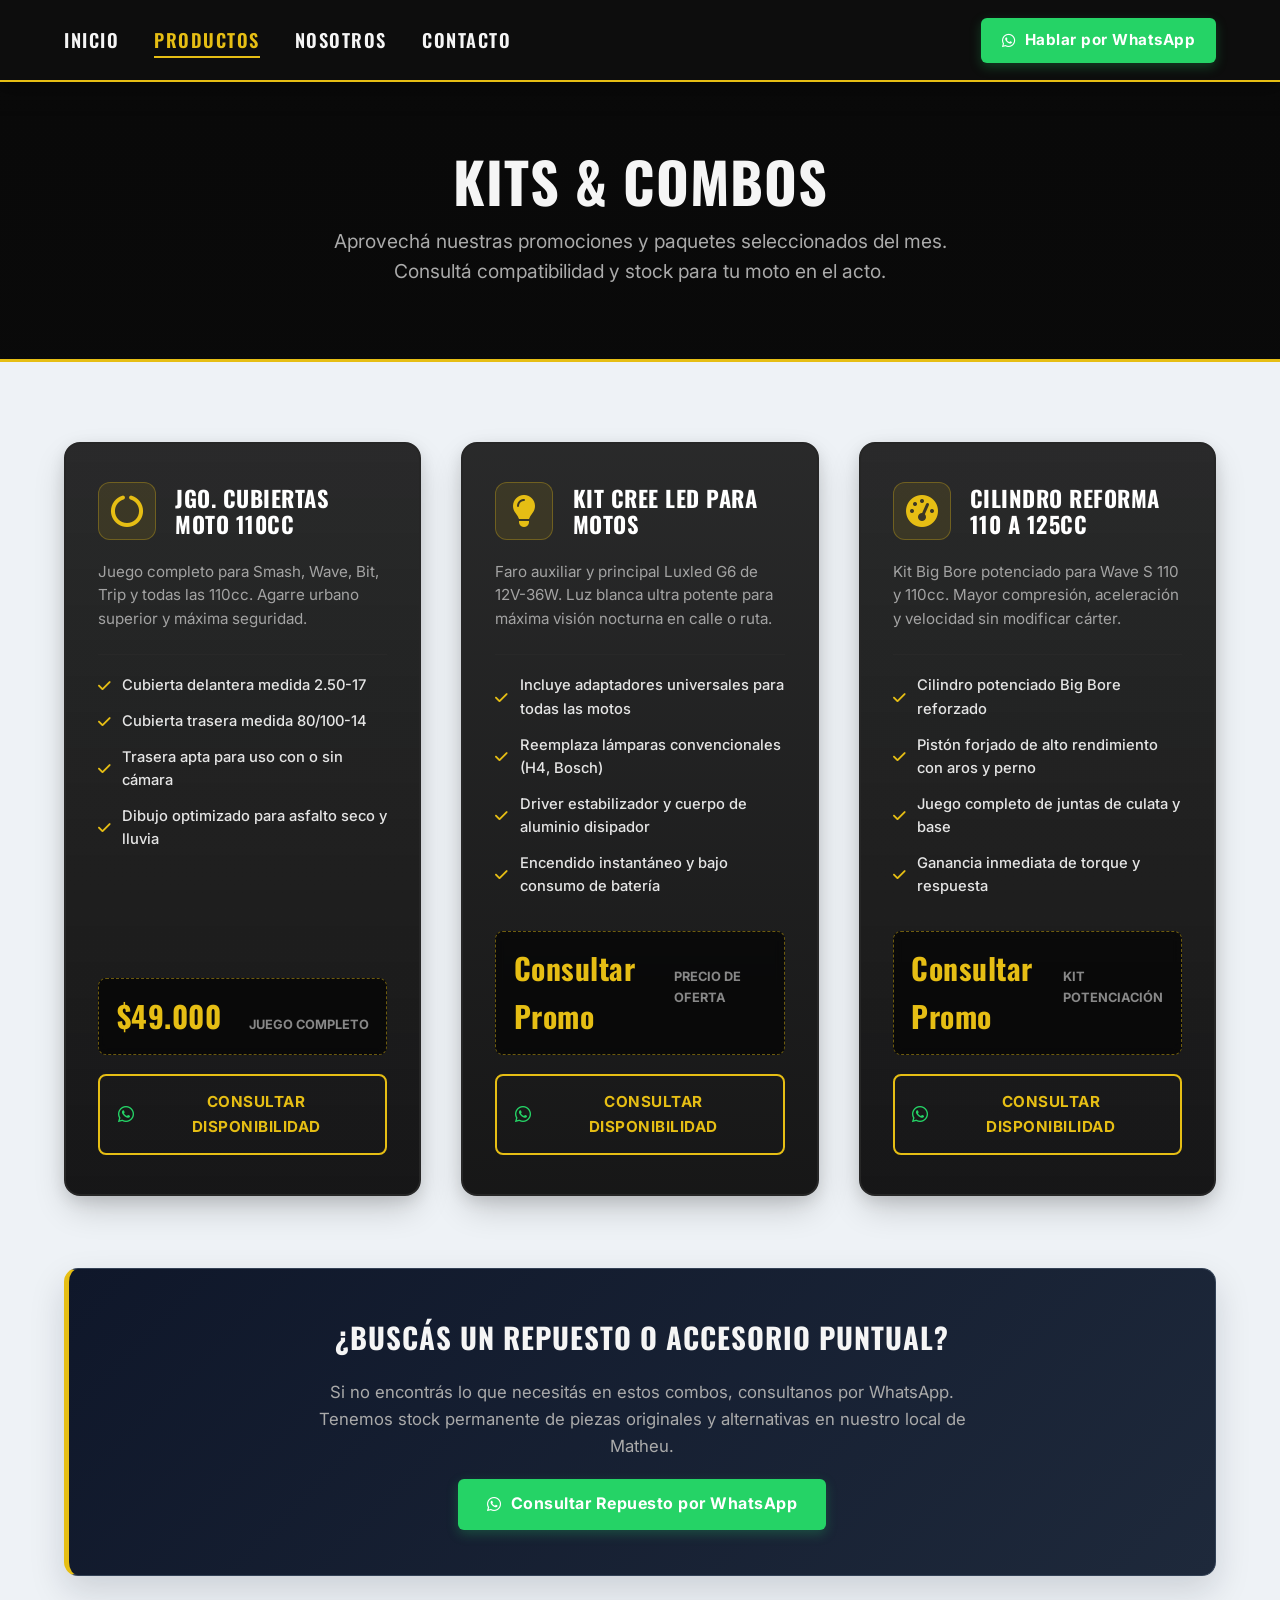
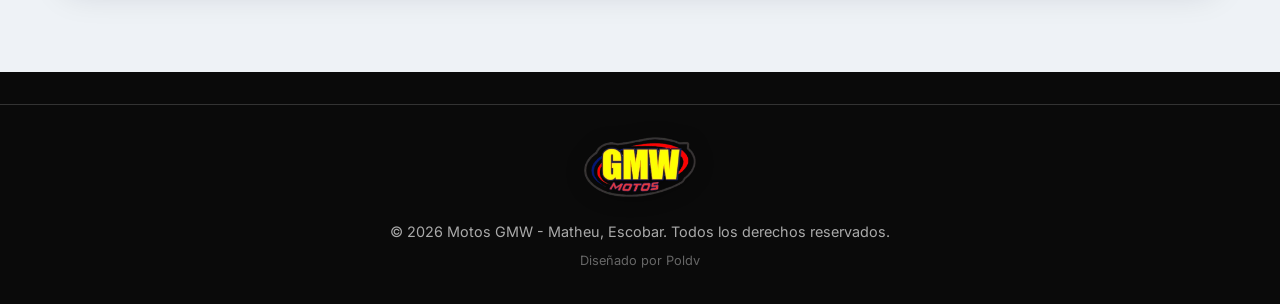
==== commit 7a439d92: "Tarjetas oscuras sobre fondo gris claro y eliminacion de badges amarillos" ====
--- a/productos.html
+++ b/productos.html
@@ -37,7 +37,7 @@
     <link rel="stylesheet" href="https://cdnjs.cloudflare.com/ajax/libs/font-awesome/6.4.0/css/all.min.css">
     
     <!-- Custom CSS -->
-    <link rel="stylesheet" href="css/styles.css?v=15">
+    <link rel="stylesheet" href="css/styles.css?v=16">
     <style>
         /* Header de Productos */
         .products-header {
@@ -62,10 +62,10 @@
             margin: 0 auto;
         }
 
-        /* Tarjetas de Producto Blancas con Relieve y Elevación */
+        /* Tarjetas de Producto Oscuras Premium sobre Fondo Gris */
         .combo-card {
-            background-color: #ffffff;
-            border: 2px solid #e2e8f0;
+            background-color: #141414;
+            border: 2px solid #262626;
             border-radius: 16px;
             padding: 2.4rem 2rem;
             display: flex;
@@ -73,30 +73,14 @@
             justify-content: space-between;
             position: relative;
             transition: all 0.35s cubic-bezier(0.16, 1, 0.3, 1);
-            box-shadow: 0 10px 25px -5px rgba(15, 23, 42, 0.08), 0 8px 10px -6px rgba(15, 23, 42, 0.04);
+            box-shadow: 0 15px 35px -5px rgba(0, 0, 0, 0.2), 0 5px 15px rgba(0, 0, 0, 0.1);
             overflow: hidden;
         }
 
         .combo-card:hover {
             transform: translateY(-8px);
             border-color: var(--primary-color);
-            box-shadow: 0 20px 40px -10px rgba(230, 190, 20, 0.3), 0 10px 20px rgba(15, 23, 42, 0.06);
-        }
-
-        .combo-badge {
-            position: absolute;
-            top: -12px;
-            right: 20px;
-            background-color: var(--primary-color);
-            color: #0a0a0a;
-            font-size: 0.75rem;
-            font-weight: 800;
-            padding: 0.35rem 0.95rem;
-            border-radius: 20px;
-            letter-spacing: 1px;
-            text-transform: uppercase;
-            box-shadow: 0 4px 12px rgba(230, 190, 20, 0.4);
-            z-index: 2;
+            box-shadow: 0 22px 45px -10px rgba(0, 0, 0, 0.3), 0 0 25px rgba(230, 190, 20, 0.25);
         }
 
         .combo-header {
@@ -108,21 +92,21 @@
 
         .combo-icon {
             font-size: 2rem;
-            color: #b45309;
-            background: rgba(230, 190, 20, 0.15);
+            color: var(--primary-color);
+            background: rgba(230, 190, 20, 0.1);
             width: 58px;
             height: 58px;
             display: flex;
             align-items: center;
             justify-content: center;
             border-radius: 12px;
-            border: 1.5px solid rgba(230, 190, 20, 0.35);
+            border: 1.5px solid rgba(230, 190, 20, 0.3);
             flex-shrink: 0;
         }
 
         .combo-title {
             font-size: 1.4rem;
-            color: #0f172a;
+            color: #ffffff;
             font-family: 'Oswald', sans-serif;
             text-transform: uppercase;
             line-height: 1.2;
@@ -131,7 +115,7 @@
         }
 
         .combo-desc {
-            color: #475569;
+            color: #a3a3a3;
             font-size: 0.95rem;
             line-height: 1.55;
             margin-bottom: 1.5rem;
@@ -144,13 +128,13 @@
             display: flex;
             flex-direction: column;
             gap: 0.75rem;
-            border-top: 1px solid #e2e8f0;
+            border-top: 1px solid #282828;
             padding-top: 1.2rem;
         }
 
         .combo-items li {
             font-size: 0.92rem;
-            color: #1e293b;
+            color: #e5e5e5;
             font-weight: 500;
             display: flex;
             align-items: center;
@@ -158,7 +142,7 @@
         }
 
         .combo-items li i {
-            color: #d97706;
+            color: var(--primary-color);
             font-size: 0.9rem;
             flex-shrink: 0;
         }
@@ -169,43 +153,44 @@
             justify-content: space-between;
             margin-bottom: 1.2rem;
             padding: 0.85rem 1.1rem;
-            background: #f8fafc;
-            border: 1.5px dashed rgba(217, 119, 6, 0.45);
+            background: rgba(0, 0, 0, 0.65);
+            border: 1px dashed rgba(230, 190, 20, 0.45);
             border-radius: 8px;
+            backdrop-filter: blur(4px);
         }
 
         .price-tag {
             font-size: 1.85rem;
             font-weight: 800;
-            color: #0f172a;
+            color: var(--primary-color);
             font-family: 'Oswald', sans-serif;
             letter-spacing: 0.5px;
         }
 
         .price-note {
             font-size: 0.8rem;
-            color: #64748b;
+            color: #888888;
             text-transform: uppercase;
             font-weight: 700;
         }
 
-        /* Fondos sutiles con textura fotográfica en marca de agua */
+        /* Fondos temáticos oscuros por combo */
         .combo-card.bg-cubiertas {
-            background: linear-gradient(rgba(255, 255, 255, 0.95), rgba(255, 255, 255, 0.98)), url('images/combos/cubiertas.jpg') center/cover;
+            background: linear-gradient(rgba(14, 14, 14, 0.88), rgba(14, 14, 14, 0.96)), url('images/combos/cubiertas.jpg') center/cover;
         }
 
         .combo-card.bg-creeled {
-            background: linear-gradient(rgba(255, 255, 255, 0.95), rgba(255, 255, 255, 0.98)), url('images/combos/creeled.jpg') center/cover;
+            background: linear-gradient(rgba(14, 14, 14, 0.88), rgba(14, 14, 14, 0.96)), url('images/combos/creeled.jpg') center/cover;
         }
 
         .combo-card.bg-cilindro {
-            background: linear-gradient(rgba(255, 255, 255, 0.95), rgba(255, 255, 255, 0.98)), url('images/combos/cilindro.jpg') center/cover;
+            background: linear-gradient(rgba(14, 14, 14, 0.88), rgba(14, 14, 14, 0.96)), url('images/combos/cilindro.jpg') center/cover;
         }
 
         .btn-consultar-combo {
-            background-color: #0f172a;
-            color: #ffffff;
-            border: 2px solid #0f172a;
+            background-color: transparent;
+            color: var(--primary-color);
+            border: 2px solid var(--primary-color);
             padding: 0.9rem 1.1rem;
             border-radius: 8px;
             font-weight: 700;
@@ -229,8 +214,7 @@
         .btn-consultar-combo:hover {
             background-color: var(--primary-color);
             color: #0a0a0a;
-            border-color: var(--primary-color);
-            box-shadow: 0 6px 20px rgba(230, 190, 20, 0.4);
+            box-shadow: 0 4px 18px rgba(230, 190, 20, 0.35);
         }
 
         .btn-consultar-combo:hover i {
@@ -287,7 +271,6 @@
             
             <!-- Combo 1 (Cubiertas) -->
             <div class="combo-card bg-cubiertas">
-                <span class="combo-badge">SÚPER OFERTA</span>
                 <div>
                     <div class="combo-header">
                         <div class="combo-icon"><i class="fas fa-circle-notch"></i></div>
@@ -314,7 +297,6 @@
 
             <!-- Combo 2 (Cree LED) -->
             <div class="combo-card bg-creeled">
-                <span class="combo-badge">MÁXIMA LUZ</span>
                 <div>
                     <div class="combo-header">
                         <div class="combo-icon"><i class="fas fa-lightbulb"></i></div>
@@ -341,7 +323,6 @@
 
             <!-- Combo 3 (Cilindro Reforma) -->
             <div class="combo-card bg-cilindro">
-                <span class="combo-badge">BIG BORE 125cc</span>
                 <div>
                     <div class="combo-header">
                         <div class="combo-icon"><i class="fas fa-tachometer-alt"></i></div>
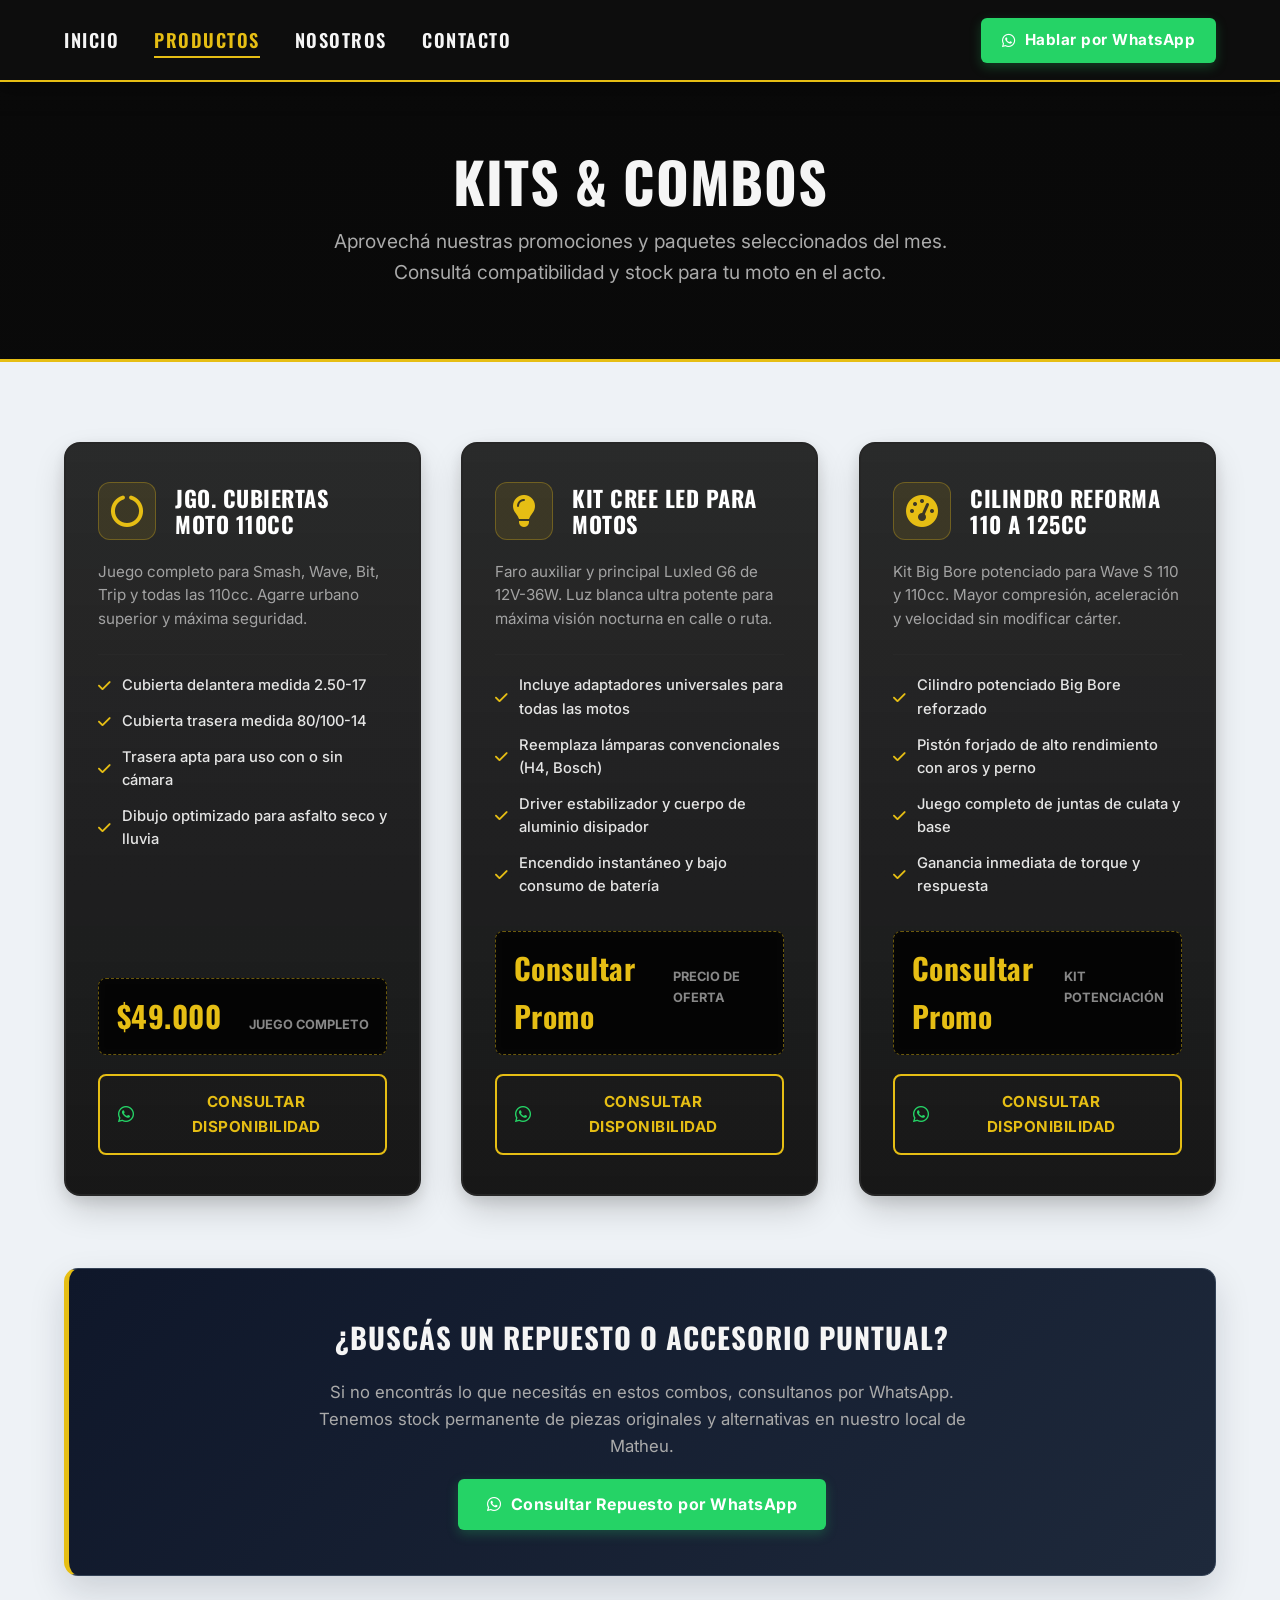
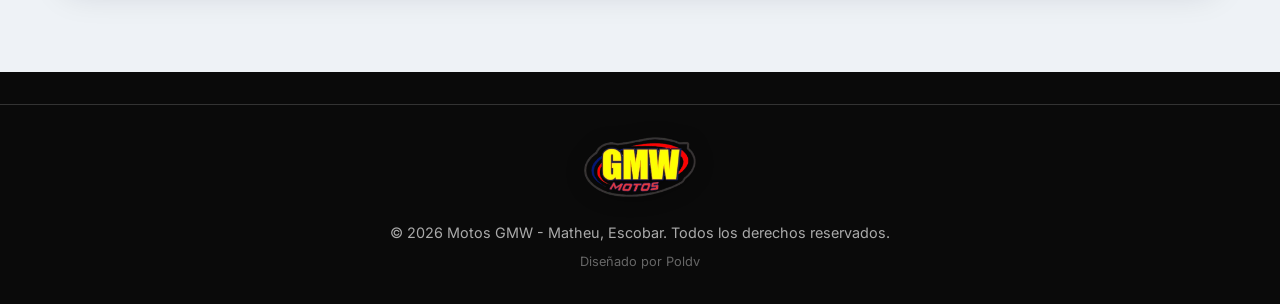
==== commit a12e44c9: "Implementar animaciones de scroll reveal (IntersectionObserver) en todo el sitio" ====
--- a/productos.html
+++ b/productos.html
@@ -37,7 +37,7 @@
     <link rel="stylesheet" href="https://cdnjs.cloudflare.com/ajax/libs/font-awesome/6.4.0/css/all.min.css">
     
     <!-- Custom CSS -->
-    <link rel="stylesheet" href="css/styles.css?v=16">
+    <link rel="stylesheet" href="css/styles.css?v=17">
     <style>
         /* Header de Productos */
         .products-header {
@@ -261,8 +261,8 @@
 
     <!-- Header de Productos -->
     <header class="products-header">
-        <h1 style="font-size: 3.5rem;">KITS & <span>COMBOS</span></h1>
-        <p style="color: var(--text-muted); font-size: 1.2rem; max-width: 650px; margin: 0 auto;">Aprovechá nuestras promociones y paquetes seleccionados del mes. Consultá compatibilidad y stock para tu moto en el acto.</p>
+        <h1 style="font-size: 3.5rem;" class="reveal-on-scroll">KITS & <span>COMBOS</span></h1>
+        <p style="color: var(--text-muted); font-size: 1.2rem; max-width: 650px; margin: 0 auto;" class="reveal-on-scroll delay-1">Aprovechá nuestras promociones y paquetes seleccionados del mes. Consultá compatibilidad y stock para tu moto en el acto.</p>
     </header>
 
     <!-- Catálogo de Combos -->
@@ -270,7 +270,7 @@
         <div class="combos-grid">
             
             <!-- Combo 1 (Cubiertas) -->
-            <div class="combo-card bg-cubiertas">
+            <div class="combo-card bg-cubiertas reveal-on-scroll delay-1">
                 <div>
                     <div class="combo-header">
                         <div class="combo-icon"><i class="fas fa-circle-notch"></i></div>
@@ -296,7 +296,7 @@
             </div>
 
             <!-- Combo 2 (Cree LED) -->
-            <div class="combo-card bg-creeled">
+            <div class="combo-card bg-creeled reveal-on-scroll delay-2">
                 <div>
                     <div class="combo-header">
                         <div class="combo-icon"><i class="fas fa-lightbulb"></i></div>
@@ -322,7 +322,7 @@
             </div>
 
             <!-- Combo 3 (Cilindro Reforma) -->
-            <div class="combo-card bg-cilindro">
+            <div class="combo-card bg-cilindro reveal-on-scroll delay-3">
                 <div>
                     <div class="combo-header">
                         <div class="combo-icon"><i class="fas fa-tachometer-alt"></i></div>
@@ -350,7 +350,7 @@
         </div>
 
         <!-- Banner de Consulta Personalizada -->
-        <div class="custom-order-banner">
+        <div class="custom-order-banner reveal-scale">
             <h3 style="font-size: 1.8rem; color: var(--text-light); font-family: 'Oswald', sans-serif;">¿BUSCÁS UN REPUESTO O ACCESORIO PUNTUAL?</h3>
             <p style="color: var(--text-muted); max-width: 700px; font-size: 1.05rem;">Si no encontrás lo que necesitás en estos combos, consultanos por WhatsApp. Tenemos stock permanente de piezas originales y alternativas en nuestro local de Matheu.</p>
             <a href="https://wa.me/5491167543899?text=Hola!%20Estoy%20buscando%20un%20repuesto%20espec%C3%ADfico" target="_blank" class="btn-whatsapp" style="padding: 0.8rem 1.8rem; font-size: 1rem;">
@@ -360,7 +360,7 @@
     </section>
 
     <!-- Footer -->
-    <footer>
+    <footer class="reveal-on-scroll">
         <div class="logo" style="margin-bottom: 1rem;">
             <img src="images/logo-gmw-sin-fondo.png?v=1" alt="Motos GMW Logo" style="height: 60px;">
         </div>
@@ -393,6 +393,24 @@
                 });
             });
         }
+
+        // Scroll Reveal Animations (IntersectionObserver)
+        const scrollObserver = new IntersectionObserver((entries, observer) => {
+            entries.forEach(entry => {
+                if (entry.isIntersecting) {
+                    entry.target.classList.add('is-visible');
+                    observer.unobserve(entry.target);
+                }
+            });
+        }, {
+            root: null,
+            rootMargin: '0px 0px -40px 0px',
+            threshold: 0.1
+        });
+
+        document.querySelectorAll('.reveal-on-scroll, .reveal-from-left, .reveal-from-right, .reveal-scale').forEach(el => {
+            scrollObserver.observe(el);
+        });
     </script>
 </body>
 </html>
--- a/css/styles.css
+++ b/css/styles.css
@@ -811,3 +811,85 @@
         height: 50px;
     }
 }
+
+
+/* ===================================================
+   ANIMACIONES SCROLL REVEAL (INTERSECTION OBSERVER)
+   =================================================== */
+.reveal-on-scroll {
+    opacity: 0;
+    transform: translateY(35px);
+    transition: opacity 0.8s cubic-bezier(0.16, 1, 0.3, 1), transform 0.8s cubic-bezier(0.16, 1, 0.3, 1);
+    will-change: opacity, transform;
+}
+
+.reveal-on-scroll.is-visible {
+    opacity: 1;
+    transform: translateY(0);
+}
+
+.reveal-from-left {
+    opacity: 0;
+    transform: translateX(-40px);
+    transition: opacity 0.85s cubic-bezier(0.16, 1, 0.3, 1), transform 0.85s cubic-bezier(0.16, 1, 0.3, 1);
+    will-change: opacity, transform;
+}
+
+.reveal-from-left.is-visible {
+    opacity: 1;
+    transform: translateX(0);
+}
+
+.reveal-from-right {
+    opacity: 0;
+    transform: translateX(40px);
+    transition: opacity 0.85s cubic-bezier(0.16, 1, 0.3, 1), transform 0.85s cubic-bezier(0.16, 1, 0.3, 1);
+    will-change: opacity, transform;
+}
+
+.reveal-from-right.is-visible {
+    opacity: 1;
+    transform: translateX(0);
+}
+
+.reveal-scale {
+    opacity: 0;
+    transform: scale(0.95) translateY(20px);
+    transition: opacity 0.85s cubic-bezier(0.16, 1, 0.3, 1), transform 0.85s cubic-bezier(0.16, 1, 0.3, 1);
+    will-change: opacity, transform;
+}
+
+.reveal-scale.is-visible {
+    opacity: 1;
+    transform: scale(1) translateY(0);
+}
+
+/* Escalonamiento (Stagger) */
+.delay-1 { transition-delay: 0.12s; }
+.delay-2 { transition-delay: 0.22s; }
+.delay-3 { transition-delay: 0.32s; }
+.delay-4 { transition-delay: 0.42s; }
+
+/* En móviles, sustituir desplazamientos horizontales por verticales para evitar desbordes */
+@media (max-width: 768px) {
+    .reveal-from-left,
+    .reveal-from-right {
+        transform: translateY(30px);
+    }
+    .reveal-from-left.is-visible,
+    .reveal-from-right.is-visible {
+        transform: translateY(0);
+    }
+}
+
+/* Accesibilidad */
+@media (prefers-reduced-motion: reduce) {
+    .reveal-on-scroll,
+    .reveal-from-left,
+    .reveal-from-right,
+    .reveal-scale {
+        opacity: 1 !important;
+        transform: none !important;
+        transition: none !important;
+    }
+}
